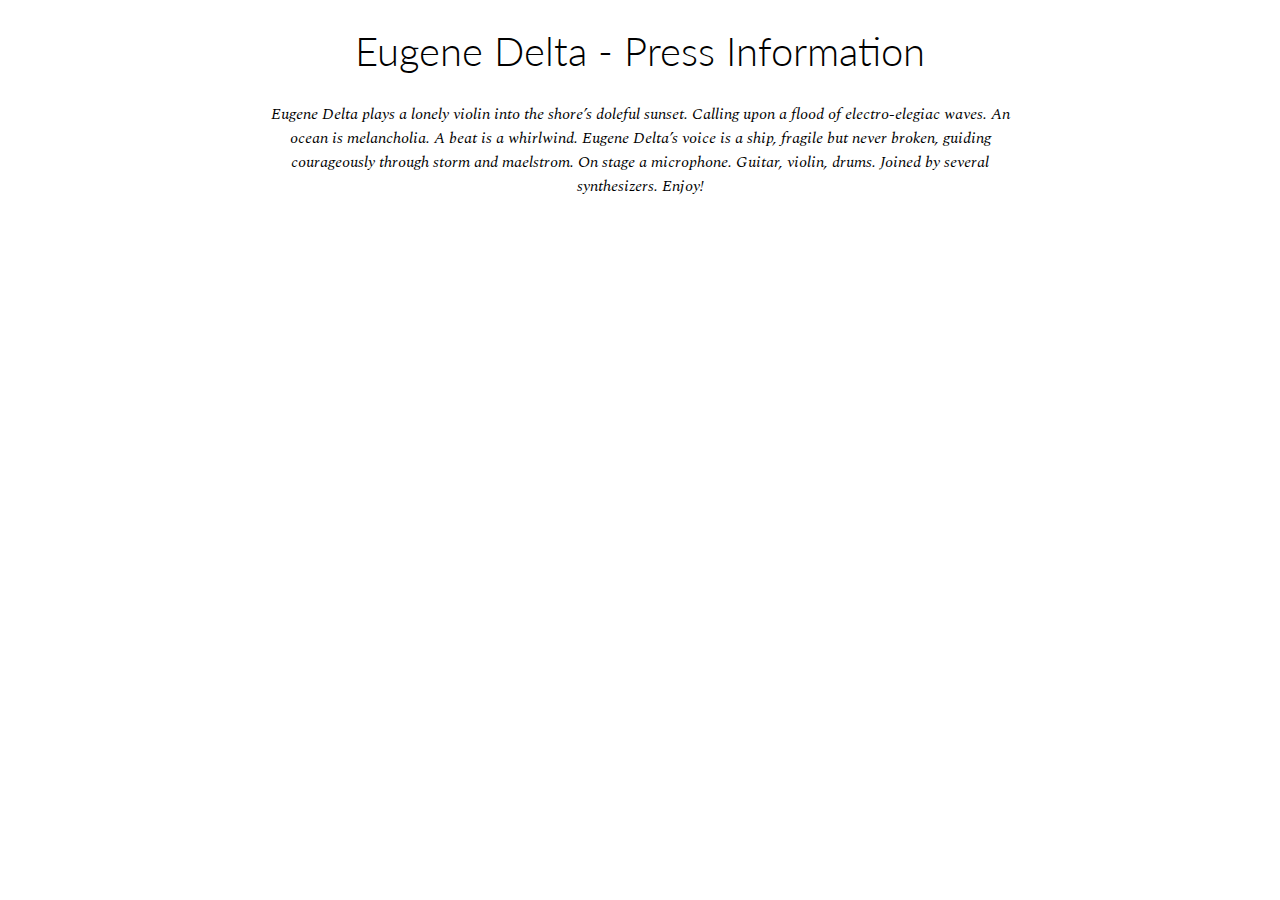
==== index.html @ c9ae8eca "Initial commit." ====
<!DOCTYPE html>
<head>
  <meta charset="utf-8">
  <meta http-equiv="X-UA-Compatible" content="IE=edge,chrome=1">
  <title>Eugene Delta - Press Page</title>
  <meta name="description" content="">
  <meta name="viewport" content="width=device-width">
  <!--// Google verification-->
  <!--meta(name='google-site-verification', content='u6mzEFPkp8pWrEMysWNZG7uqexc6ihIYWyXLw-2SZtA')-->
  <!--// favicons-->
  <link rel="shortcut icon" href="assets/favicon.ico?" type="image/x-icon">
  <link rel="icon" href="assets/favicon.ico?" type="image/x-icon">
  <!-- Custom CSS-->
  <link rel="stylesheet" href="assets/css/main.css">
  <!-- javascript-->
  <script type="text/javascript" src="assets/js/jquery-3.2.1.min.js"></script>
  <script type="text/javascript" src="assets/js/script.js"></script>
  <!--// Piwik-->
  <!--script(type='text/javascript').-->
  <!--  var _paq = _paq || [];-->
  <!--  _paq.push(['trackPageView']);-->
  <!--  _paq.push(['enableLinkTracking']);-->
  <!--  (function() {-->
  <!--    var u="//analytics.bawyl.com/";-->
  <!--    _paq.push(['setTrackerUrl', u+'piwik.php']);-->
  <!--    _paq.push(['setSiteId', '3']);-->
  <!--    var d=document, g=d.createElement('script'), s=d.getElementsByTagName('script')[0];-->
  <!--    g.type='text/javascript'; g.async=true; g.defer=true; g.src=u+'piwik.js'; s.parentNode.insertBefore(g,s);-->
  <!--  })();-->
  <!--noscript-->
  <!--  p-->
  <!--    img(src='//analytics.bawyl.com/piwik.php?idsite=3', style='border:0;', alt='')-->
  <!--// End Piwik Code-->
</head>
<section id="home">
  <h1 class="main-title">Eugene Delta - Press Information</h1>
  <div class="main-container">
    <p class="main-par">Eugene Delta plays a lonely violin into the shore’s doleful sunset. Calling upon a flood of electro-elegiac waves. An ocean is melancholia. A beat is a whirlwind. Eugene Delta’s voice is a ship, fragile but never broken, guiding courageously through storm and maelstrom. On stage a microphone. Guitar, violin, drums. Joined by several synthesizers. Enjoy!</p>
  </div>
</section>
---- assets/css/main.css ----
@import url("https://fonts.googleapis.com/css?family=Lato:300,400,700|Spectral:300,300i,400,500,700");
html, body {
  margin: 0;
  padding: 0;
  font-family: "Lato", "Helvetica Neue", "Arial", "sans-serif";
  font-size: 16px; }

section#home {
  text-align: center; }
  section#home .main-title {
    font-size: 2.5rem;
    font-weight: 300; }
  section#home .main-par {
    font-family: "Spectral";
    font-style: italic; }
  section#home .main-container {
    width: 60vw;
    margin: 0 auto; }
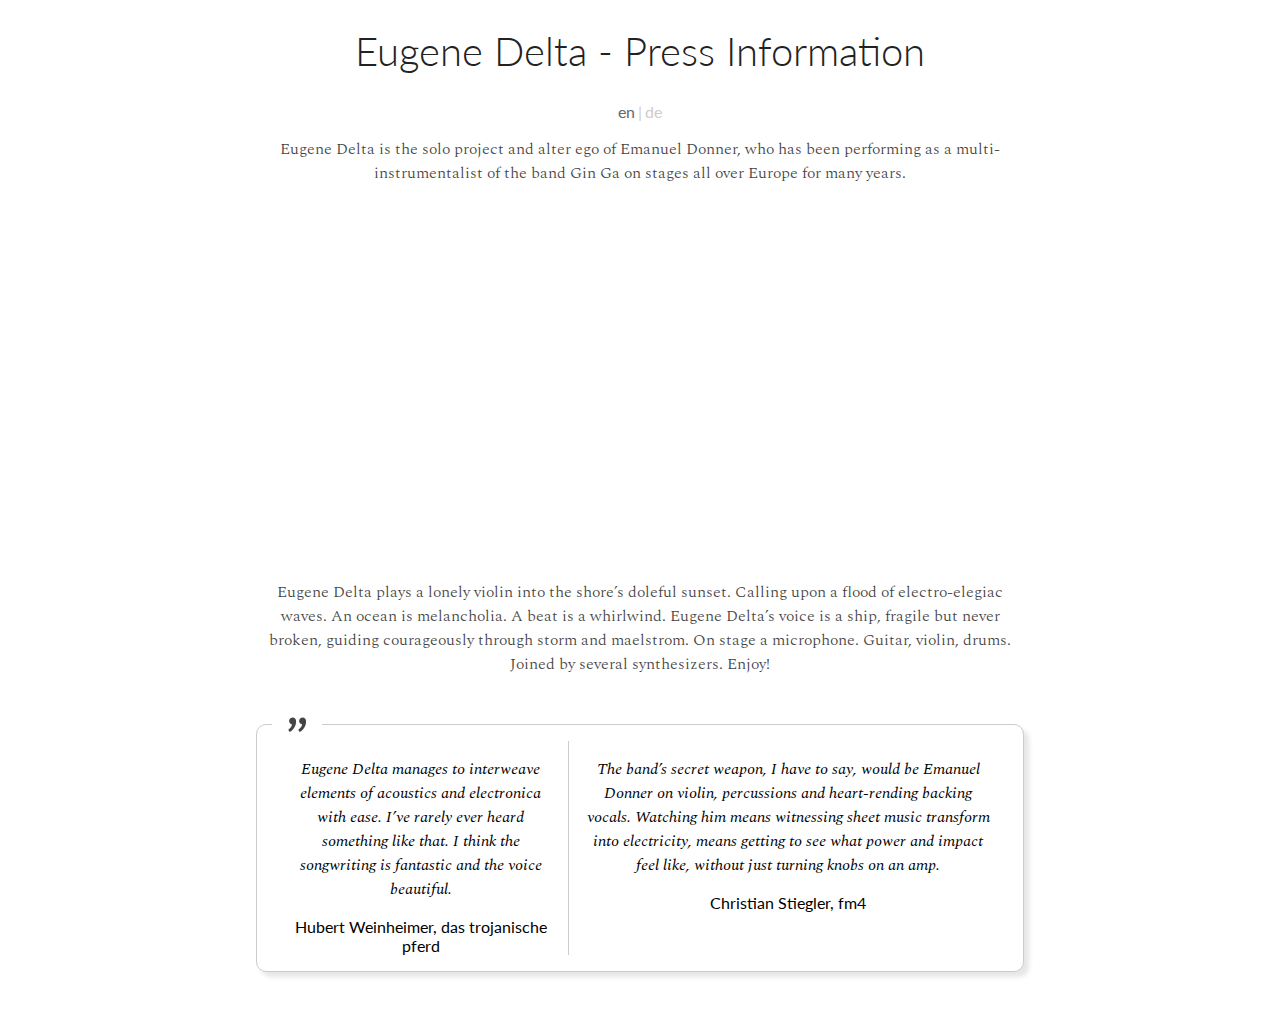
==== commit 7d0b43d2: "Set the bases." ====
--- a/index.html
+++ b/index.html
@@ -11,10 +11,11 @@
   <link rel="shortcut icon" href="assets/favicon.ico?" type="image/x-icon">
   <link rel="icon" href="assets/favicon.ico?" type="image/x-icon">
   <!-- Custom CSS-->
+  <link href="https://fonts.googleapis.com/icon?family=Material+Icons" rel="stylesheet">
   <link rel="stylesheet" href="assets/css/main.css">
   <!-- javascript-->
   <script type="text/javascript" src="assets/js/jquery-3.2.1.min.js"></script>
-  <script type="text/javascript" src="assets/js/script.js"></script>
+  <script defer type="text/javascript" src="assets/js/script.js"></script>
   <!--// Piwik-->
   <!--script(type='text/javascript').-->
   <!--  var _paq = _paq || [];-->
@@ -34,7 +35,21 @@
 </head>
 <section id="home">
   <h1 class="main-title">Eugene Delta - Press Information</h1>
+  <div class="lang-menu"><a class="menu-link active">en</a><span>|</span><a class="menu-link" href="/de">de</a></div>
   <div class="main-container">
+    <p class="main-par">Eugene Delta is the solo project and alter ego of Emanuel Donner, who has been performing as a multi-instrumentalist of the band Gin Ga on stages all over Europe for many years.</p>
+    <iframe width="640" height="360" src="https://www.youtube.com/embed/Tcv7og-3cig?rel=0&amp;controls=0&amp;showinfo=0?ecver=1" frameborder="0" allowfullscreen=""></iframe>
     <p class="main-par">Eugene Delta plays a lonely violin into the shore’s doleful sunset. Calling upon a flood of electro-elegiac waves. An ocean is melancholia. A beat is a whirlwind. Eugene Delta’s voice is a ship, fragile but never broken, guiding courageously through storm and maelstrom. On stage a microphone. Guitar, violin, drums. Joined by several synthesizers. Enjoy!</p>
+    <div class="quote-container">
+      <div class="quote-icon">
+        <!--i.material-icons format_quote--><span>"</span>
+      </div>
+      <div class="quote quote__left">
+        <p>Eugene Delta manages to interweave elements of acoustics and electronica with ease. I’ve rarely ever heard something like that. I think the songwriting is fantastic and the voice beautiful.</p><span>Hubert Weinheimer, das trojanische pferd</span>
+      </div>
+      <div class="quote quote__right">
+        <p>The band’s secret weapon, I have to say, would be Emanuel Donner on violin, percussions and heart-rending backing vocals. Watching him means witnessing sheet music transform into electricity, means getting to see what power and impact feel like, without just turning knobs on an amp.</p><span>Christian Stiegler, fm4</span>
+      </div>
+    </div>
   </div>
 </section>--- a/assets/css/main.css
+++ b/assets/css/main.css
@@ -1,4 +1,4 @@
-@import url("https://fonts.googleapis.com/css?family=Lato:300,400,700|Spectral:300,300i,400,500,700");
+@import url("https://fonts.googleapis.com/css?family=Lato:300,400,700|Catamaran:300,400|Spectral:300,300i,400,500,700");
 html, body {
   margin: 0;
   padding: 0;
@@ -9,10 +9,59 @@
   text-align: center; }
   section#home .main-title {
     font-size: 2.5rem;
-    font-weight: 300; }
+    font-weight: 300;
+    color: #222; }
+  section#home .menu-link {
+    text-decoration: none;
+    color: #ccc; }
+    section#home .menu-link:hover {
+      color: #aaa; }
+    section#home .menu-link.active {
+      color: #666; }
   section#home .main-par {
     font-family: "Spectral";
-    font-style: italic; }
+    font-weight: 300;
+    color: #444; }
+  section#home .lang-menu {
+    color: #ccc; }
+    section#home .lang-menu span {
+      margin: 0 .2rem; }
   section#home .main-container {
     width: 60vw;
     margin: 0 auto; }
+  section#home .quote-container {
+    display: flex;
+    flex-direction: row;
+    justify-content: center;
+    align-items: flex-start;
+    margin: 3rem auto;
+    border: 1px solid #ccc;
+    border-radius: 10px;
+    padding: 1rem;
+    position: relative;
+    box-shadow: 5px 5px 5px rgba(0, 0, 0, 0.1);
+    background: #fff; }
+    section#home .quote-container .quote-icon {
+      position: absolute;
+      top: -25px;
+      left: 15px;
+      width: 50px;
+      height: 50px;
+      background: #fff;
+      display: flex;
+      justify-content: center;
+      align-items: center;
+      color: #444; }
+      section#home .quote-container .quote-icon span {
+        display: inline-block;
+        font-family: "Catamaran";
+        font-size: 4rem;
+        height: 4rem;
+        weight: 300; }
+    section#home .quote-container .quote {
+      padding: 0 1rem; }
+      section#home .quote-container .quote p {
+        font-family: "Spectral";
+        font-style: italic; }
+      section#home .quote-container .quote__left {
+        border-right: 1px solid #ccc; }
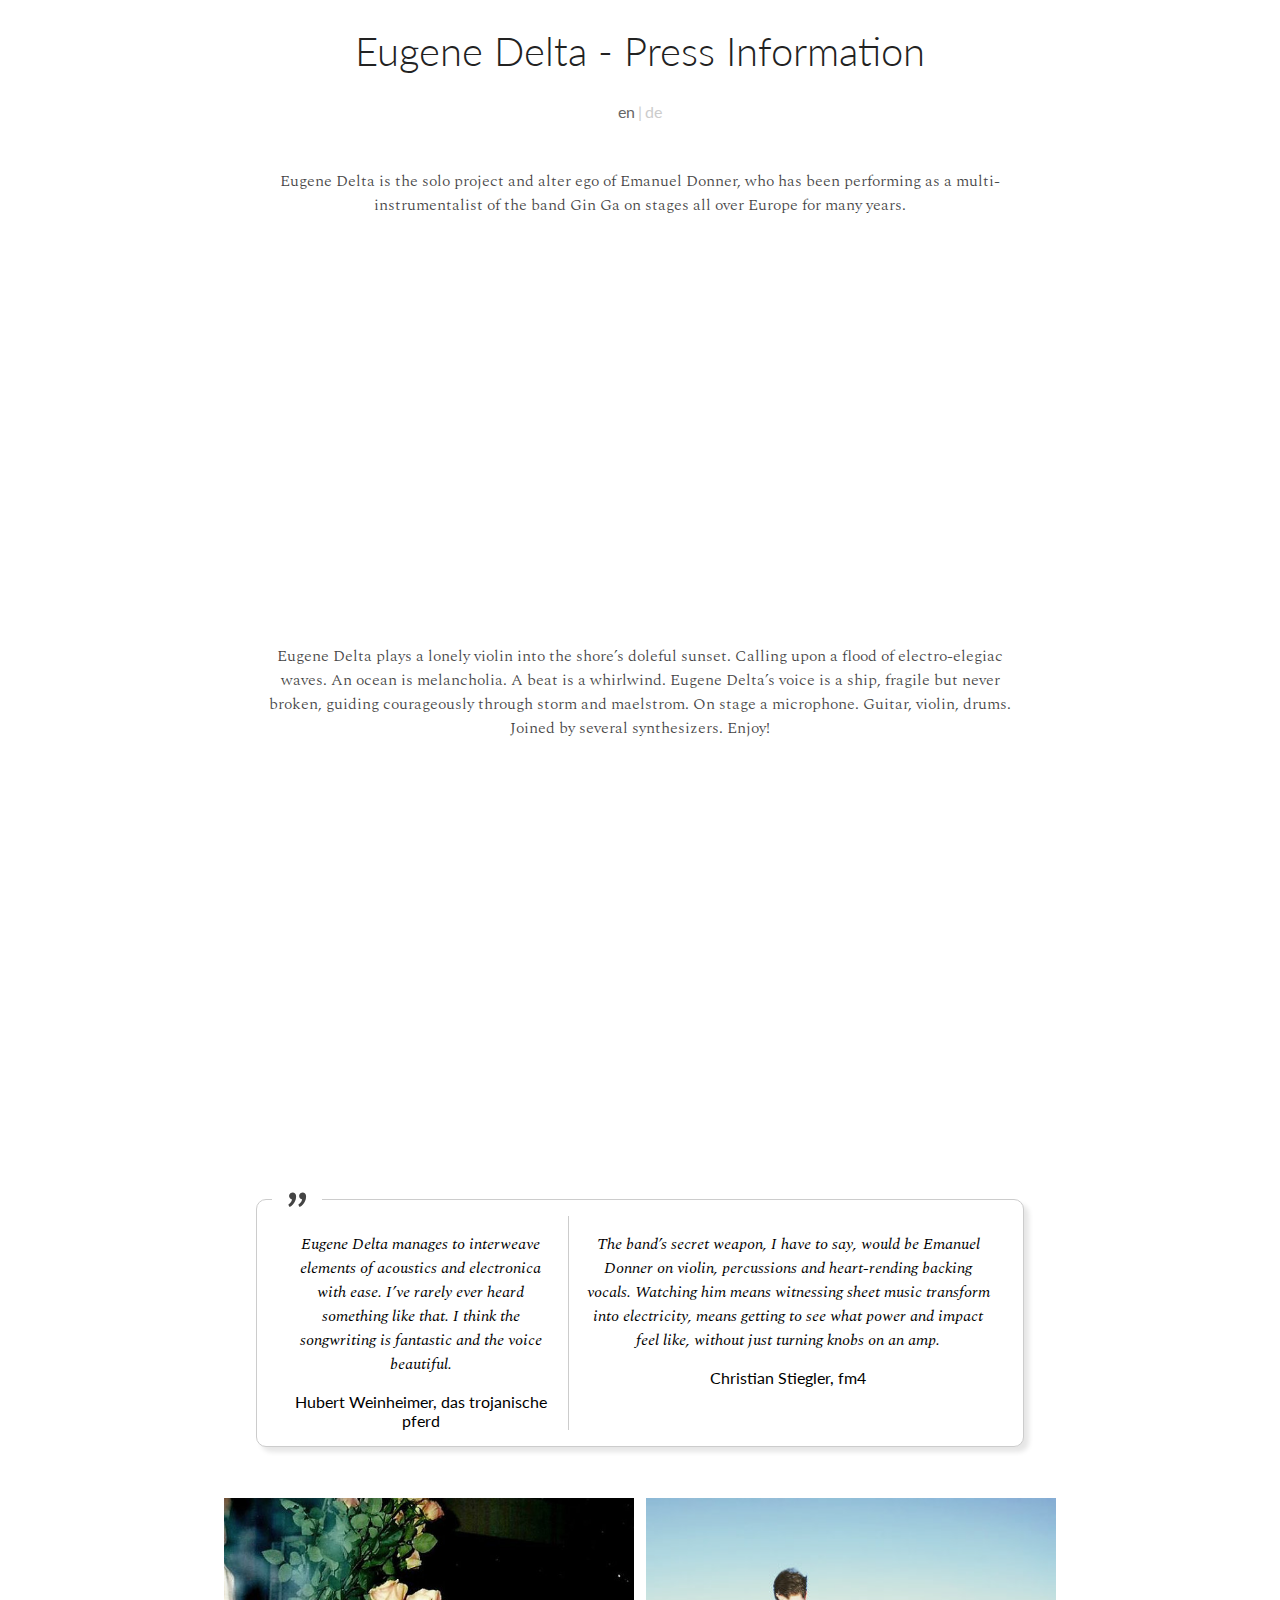
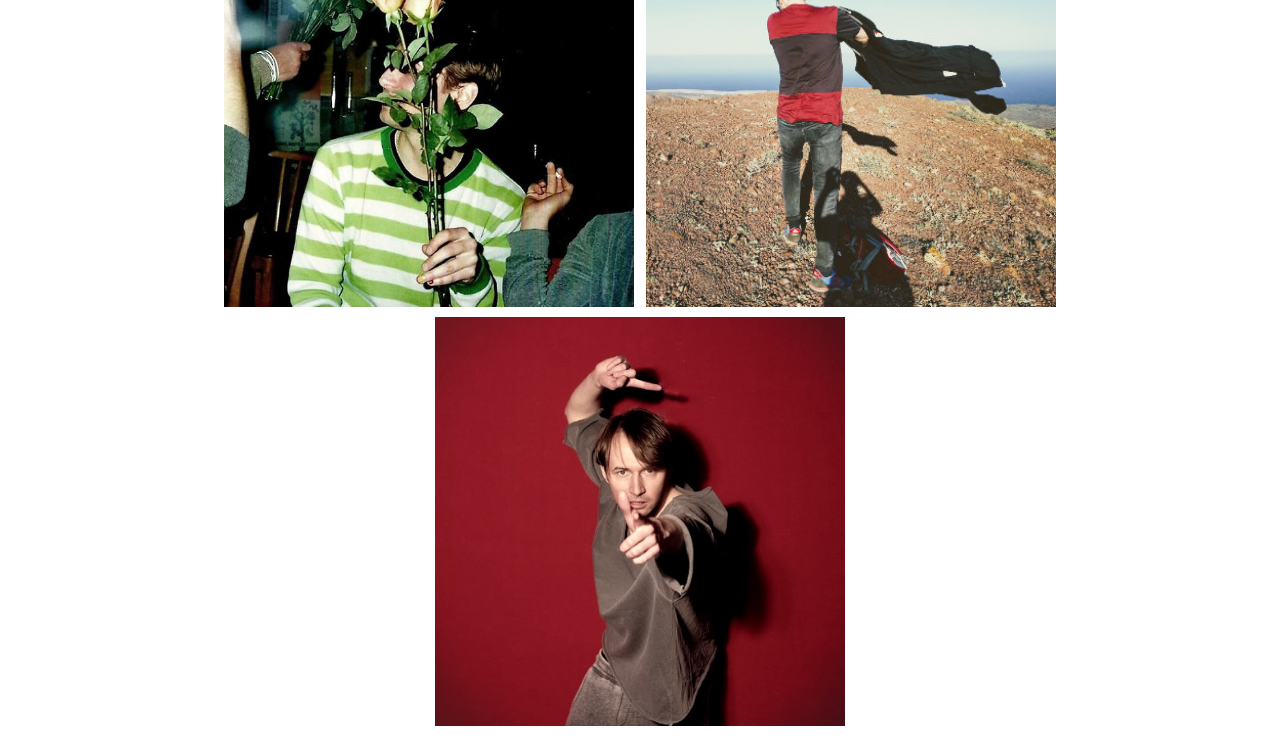
==== commit 719941ed: "Moved further." ====
--- a/index.html
+++ b/index.html
@@ -38,8 +38,9 @@
   <div class="lang-menu"><a class="menu-link active">en</a><span>|</span><a class="menu-link" href="/de">de</a></div>
   <div class="main-container">
     <p class="main-par">Eugene Delta is the solo project and alter ego of Emanuel Donner, who has been performing as a multi-instrumentalist of the band Gin Ga on stages all over Europe for many years.</p>
-    <iframe width="640" height="360" src="https://www.youtube.com/embed/Tcv7og-3cig?rel=0&amp;controls=0&amp;showinfo=0?ecver=1" frameborder="0" allowfullscreen=""></iframe>
+    <iframe class="video-container" width="640" height="360" src="https://www.youtube.com/embed/Tcv7og-3cig?rel=0&amp;controls=0&amp;showinfo=0?ecver=1" frameborder="0" allowfullscreen=""></iframe>
     <p class="main-par">Eugene Delta plays a lonely violin into the shore’s doleful sunset. Calling upon a flood of electro-elegiac waves. An ocean is melancholia. A beat is a whirlwind. Eugene Delta’s voice is a ship, fragile but never broken, guiding courageously through storm and maelstrom. On stage a microphone. Guitar, violin, drums. Joined by several synthesizers. Enjoy!</p>
+    <iframe class="video-container" width="640" height="360" src="https://www.youtube.com/embed/Tcv7og-3cig?rel=0&amp;controls=0&amp;showinfo=0?ecver=1" frameborder="0" allowfullscreen=""></iframe>
     <div class="quote-container">
       <div class="quote-icon">
         <!--i.material-icons format_quote--><span>"</span>
@@ -52,4 +53,5 @@
       </div>
     </div>
   </div>
+  <div class="photo-container"><img src="assets/img/press_photo1.jpg"><img src="assets/img/press_photo2.jpg"><img src="assets/img/press_photo3.jpg"><span>Hi-Res Press Photos coming soon!</span></div>
 </section>--- a/assets/css/main.css
+++ b/assets/css/main.css
@@ -23,45 +23,72 @@
     font-weight: 300;
     color: #444; }
   section#home .lang-menu {
-    color: #ccc; }
+    color: #ccc;
+    margin: 0 auto 3rem; }
     section#home .lang-menu span {
       margin: 0 .2rem; }
   section#home .main-container {
     width: 60vw;
     margin: 0 auto; }
-  section#home .quote-container {
-    display: flex;
-    flex-direction: row;
-    justify-content: center;
-    align-items: flex-start;
-    margin: 3rem auto;
-    border: 1px solid #ccc;
-    border-radius: 10px;
-    padding: 1rem;
-    position: relative;
-    box-shadow: 5px 5px 5px rgba(0, 0, 0, 0.1);
-    background: #fff; }
-    section#home .quote-container .quote-icon {
+    section#home .main-container .video-container {
+      margin: 1rem auto; }
+    section#home .main-container .quote-container {
+      display: flex;
+      flex-direction: row;
+      justify-content: center;
+      align-items: flex-start;
+      margin: 3rem auto;
+      border: 1px solid #ccc;
+      border-radius: 10px;
+      padding: 1rem;
+      position: relative;
+      box-shadow: 5px 5px 5px rgba(0, 0, 0, 0.1);
+      background: #fff; }
+      section#home .main-container .quote-container .quote-icon {
+        position: absolute;
+        top: -25px;
+        left: 15px;
+        width: 50px;
+        height: 50px;
+        background: #fff;
+        display: flex;
+        justify-content: center;
+        align-items: center;
+        color: #444; }
+        section#home .main-container .quote-container .quote-icon span {
+          display: inline-block;
+          font-family: "Catamaran";
+          font-size: 4rem;
+          height: 4rem;
+          weight: 300; }
+      section#home .main-container .quote-container .quote {
+        padding: 0 1rem; }
+        section#home .main-container .quote-container .quote p {
+          font-family: "Spectral";
+          font-style: italic; }
+        section#home .main-container .quote-container .quote__left {
+          border-right: 1px solid #ccc; }
+  section#home .photo-container {
+    width: 80vw;
+    margin: 1rem auto;
+    position: relative; }
+    section#home .photo-container img {
+      width: 40%;
+      margin: .2rem .4rem; }
+    section#home .photo-container span {
       position: absolute;
-      top: -25px;
-      left: 15px;
-      width: 50px;
-      height: 50px;
-      background: #fff;
-      display: flex;
-      justify-content: center;
-      align-items: center;
-      color: #444; }
-      section#home .quote-container .quote-icon span {
-        display: inline-block;
-        font-family: "Catamaran";
-        font-size: 4rem;
-        height: 4rem;
-        weight: 300; }
-    section#home .quote-container .quote {
-      padding: 0 1rem; }
-      section#home .quote-container .quote p {
-        font-family: "Spectral";
-        font-style: italic; }
-      section#home .quote-container .quote__left {
-        border-right: 1px solid #ccc; }
+      display: inline-block;
+      top: 0;
+      left: 0;
+      width: 100%;
+      height: 100%;
+      margin: 0 auto;
+      padding: 13rem;
+      box-sizing: border-box;
+      text-align: center;
+      font-size: 4rem;
+      background: rgba(255, 255, 255, 0.5);
+      color: #444;
+      opacity: 0; }
+      section#home .photo-container span:hover {
+        opacity: 1; }
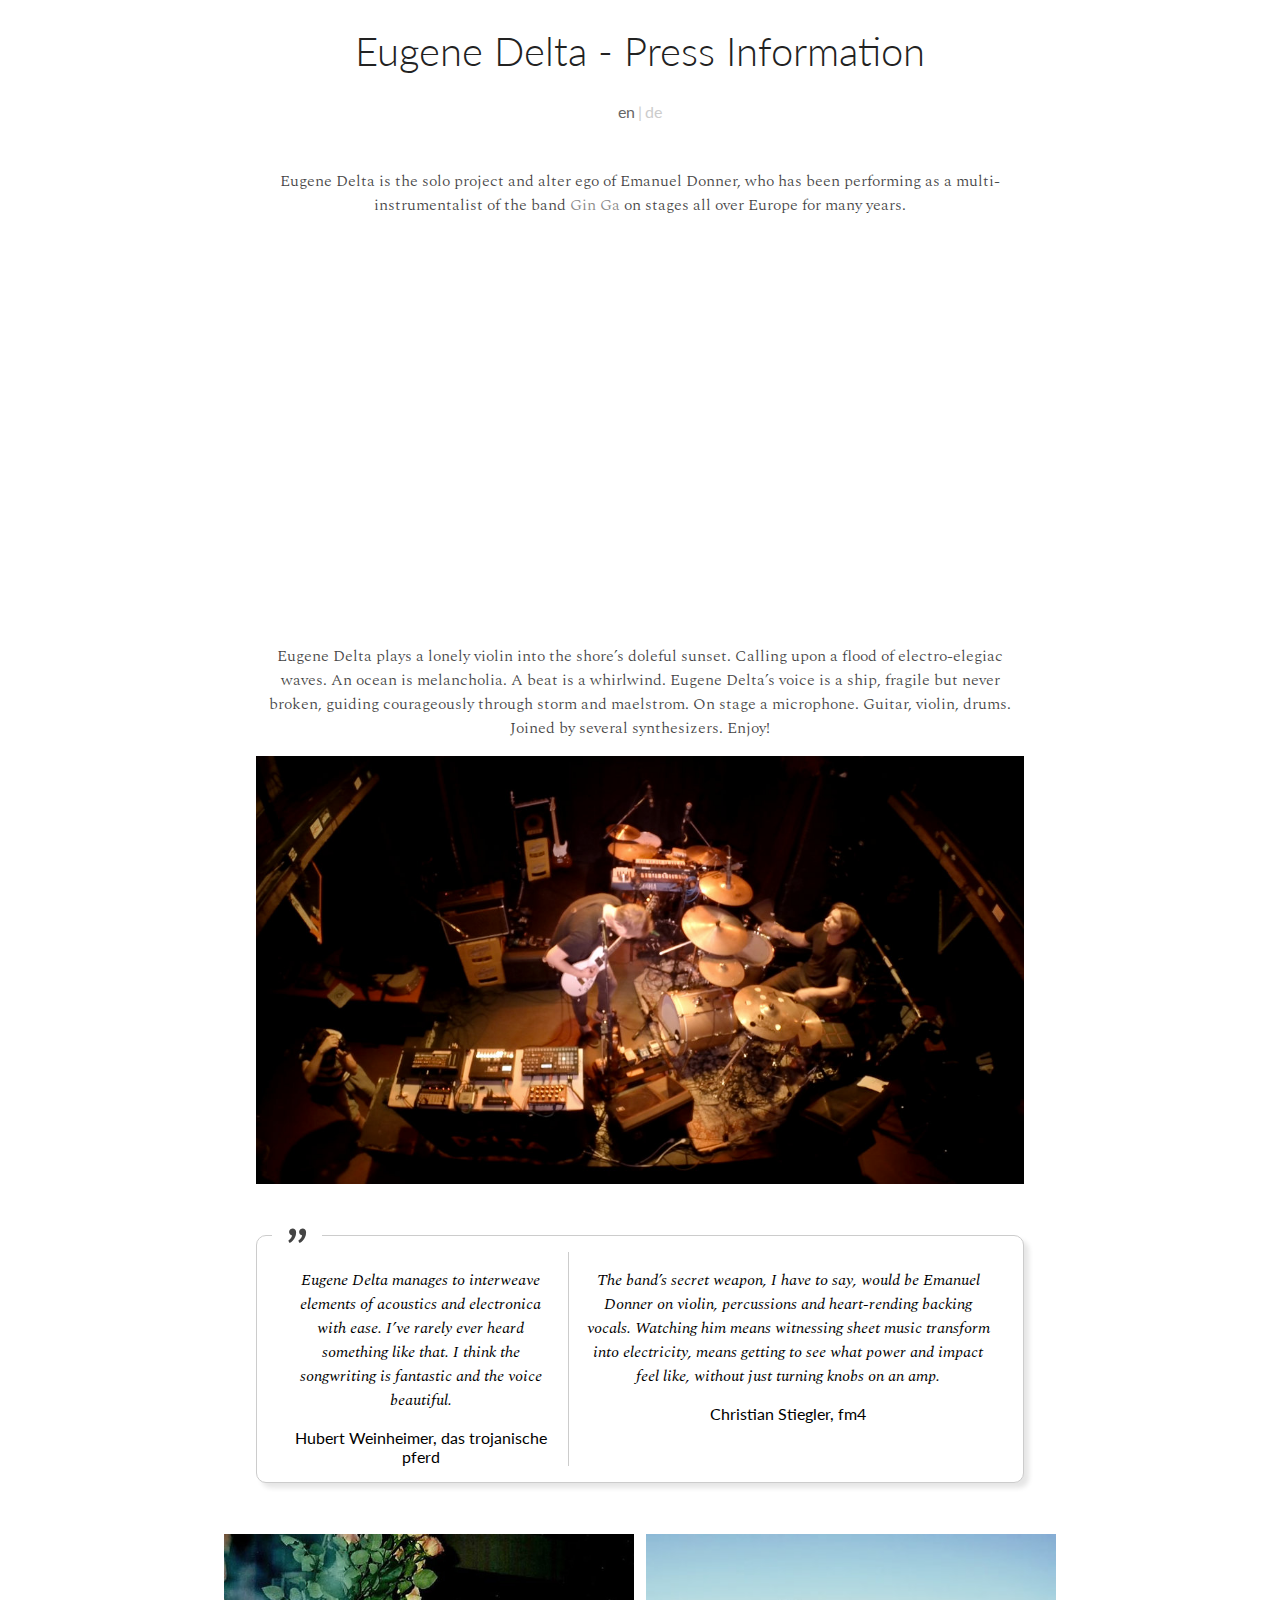
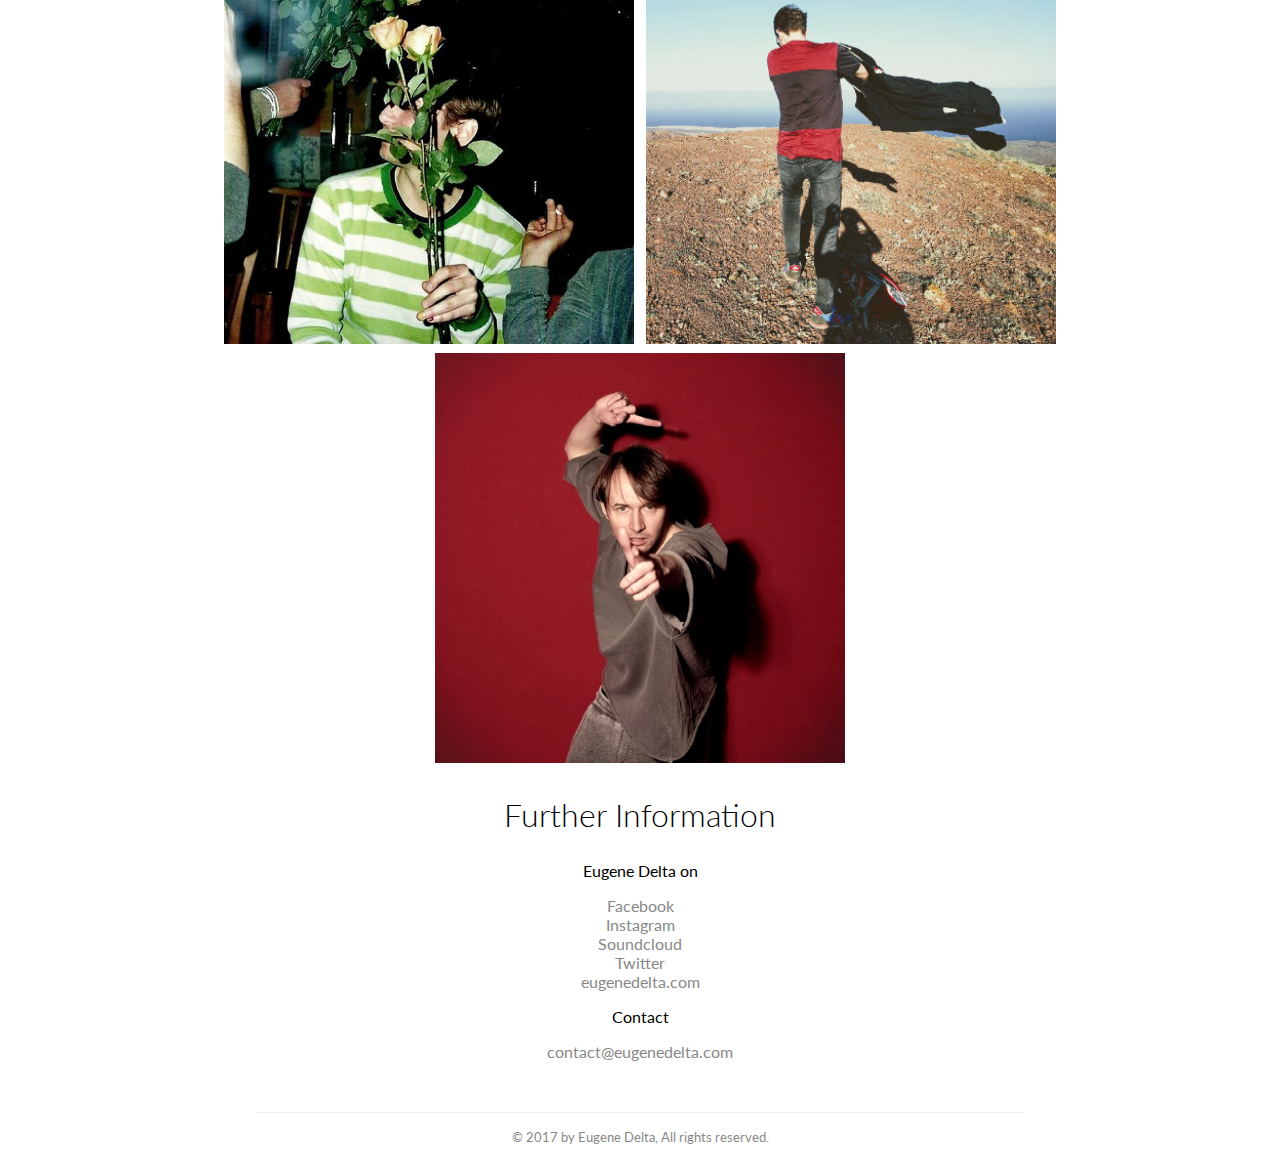
==== commit 8a5ea501: "Progressed further even." ====
--- a/index.html
+++ b/index.html
@@ -37,10 +37,13 @@
   <h1 class="main-title">Eugene Delta - Press Information</h1>
   <div class="lang-menu"><a class="menu-link active">en</a><span>|</span><a class="menu-link" href="/de">de</a></div>
   <div class="main-container">
-    <p class="main-par">Eugene Delta is the solo project and alter ego of Emanuel Donner, who has been performing as a multi-instrumentalist of the band Gin Ga on stages all over Europe for many years.</p>
+    <p class="main-par">Eugene Delta is the solo project and alter ego of Emanuel Donner, who has been performing as a multi-instrumentalist of the band <a href="http://thisisginga.com">Gin Ga</a> on stages all over Europe for many years.
+      
+    </p>
     <iframe class="video-container" width="640" height="360" src="https://www.youtube.com/embed/Tcv7og-3cig?rel=0&amp;controls=0&amp;showinfo=0?ecver=1" frameborder="0" allowfullscreen=""></iframe>
     <p class="main-par">Eugene Delta plays a lonely violin into the shore’s doleful sunset. Calling upon a flood of electro-elegiac waves. An ocean is melancholia. A beat is a whirlwind. Eugene Delta’s voice is a ship, fragile but never broken, guiding courageously through storm and maelstrom. On stage a microphone. Guitar, violin, drums. Joined by several synthesizers. Enjoy!</p>
-    <iframe class="video-container" width="640" height="360" src="https://www.youtube.com/embed/Tcv7og-3cig?rel=0&amp;controls=0&amp;showinfo=0?ecver=1" frameborder="0" allowfullscreen=""></iframe>
+    <!--iframe(width='640', height='360', src='https://www.youtube.com/embed/Tcv7og-3cig?rel=0&controls=0&showinfo=0?ecver=1', frameborder='0', allowfullscreen='').video-container-->
+    <div class="live-container"><img src="assets/img/live_photo1.jpg"></div>
     <div class="quote-container">
       <div class="quote-icon">
         <!--i.material-icons format_quote--><span>"</span>
@@ -54,4 +57,11 @@
     </div>
   </div>
   <div class="photo-container"><img src="assets/img/press_photo1.jpg"><img src="assets/img/press_photo2.jpg"><img src="assets/img/press_photo3.jpg"><span>Hi-Res Press Photos coming soon!</span></div>
+  <div class="link-container">
+    <h2>Further Information</h2>
+    <p>Eugene Delta on</p><a href="https://www.facebook.com/eugenedelta">Facebook</a><br><a href="https://www.instagram.com/eugene.delta/">Instagram</a><br><a href="https://soundcloud.com/eugenedelta">Soundcloud</a><br><a href="https://twitter.com/eugenedelta3000">Twitter</a><br><a href="http://eugenedelta.com">eugenedelta.com</a>
+    <p>Contact</p><a href="mailto:contact@eugenedelta.com">contact@eugenedelta.com</a><br><br>
+    <hr>
+    <p class="footer">© 2017 by Eugene Delta, All rights reserved.</p>
+  </div>
 </section>--- a/assets/css/main.css
+++ b/assets/css/main.css
@@ -4,6 +4,22 @@
   padding: 0;
   font-family: "Lato", "Helvetica Neue", "Arial", "sans-serif";
   font-size: 16px; }
+
+h2 {
+  font-weight: 300;
+  font-size: 2rem; }
+
+a {
+  text-decoration: none;
+  color: #888; }
+  a:hover {
+    color: #444; }
+
+hr {
+  border: none;
+  border-bottom: 1px solid #eeeeee;
+  width: 60vw;
+  margin: 2rem auto 1rem; }
 
 section#home {
   text-align: center; }
@@ -32,6 +48,10 @@
     margin: 0 auto; }
     section#home .main-container .video-container {
       margin: 1rem auto; }
+    section#home .main-container .live-container {
+      width: 100%; }
+      section#home .main-container .live-container img {
+        width: 100%; }
     section#home .main-container .quote-container {
       display: flex;
       flex-direction: row;
@@ -92,3 +112,6 @@
       opacity: 0; }
       section#home .photo-container span:hover {
         opacity: 1; }
+  section#home .footer {
+    color: #888;
+    font-size: .8rem; }
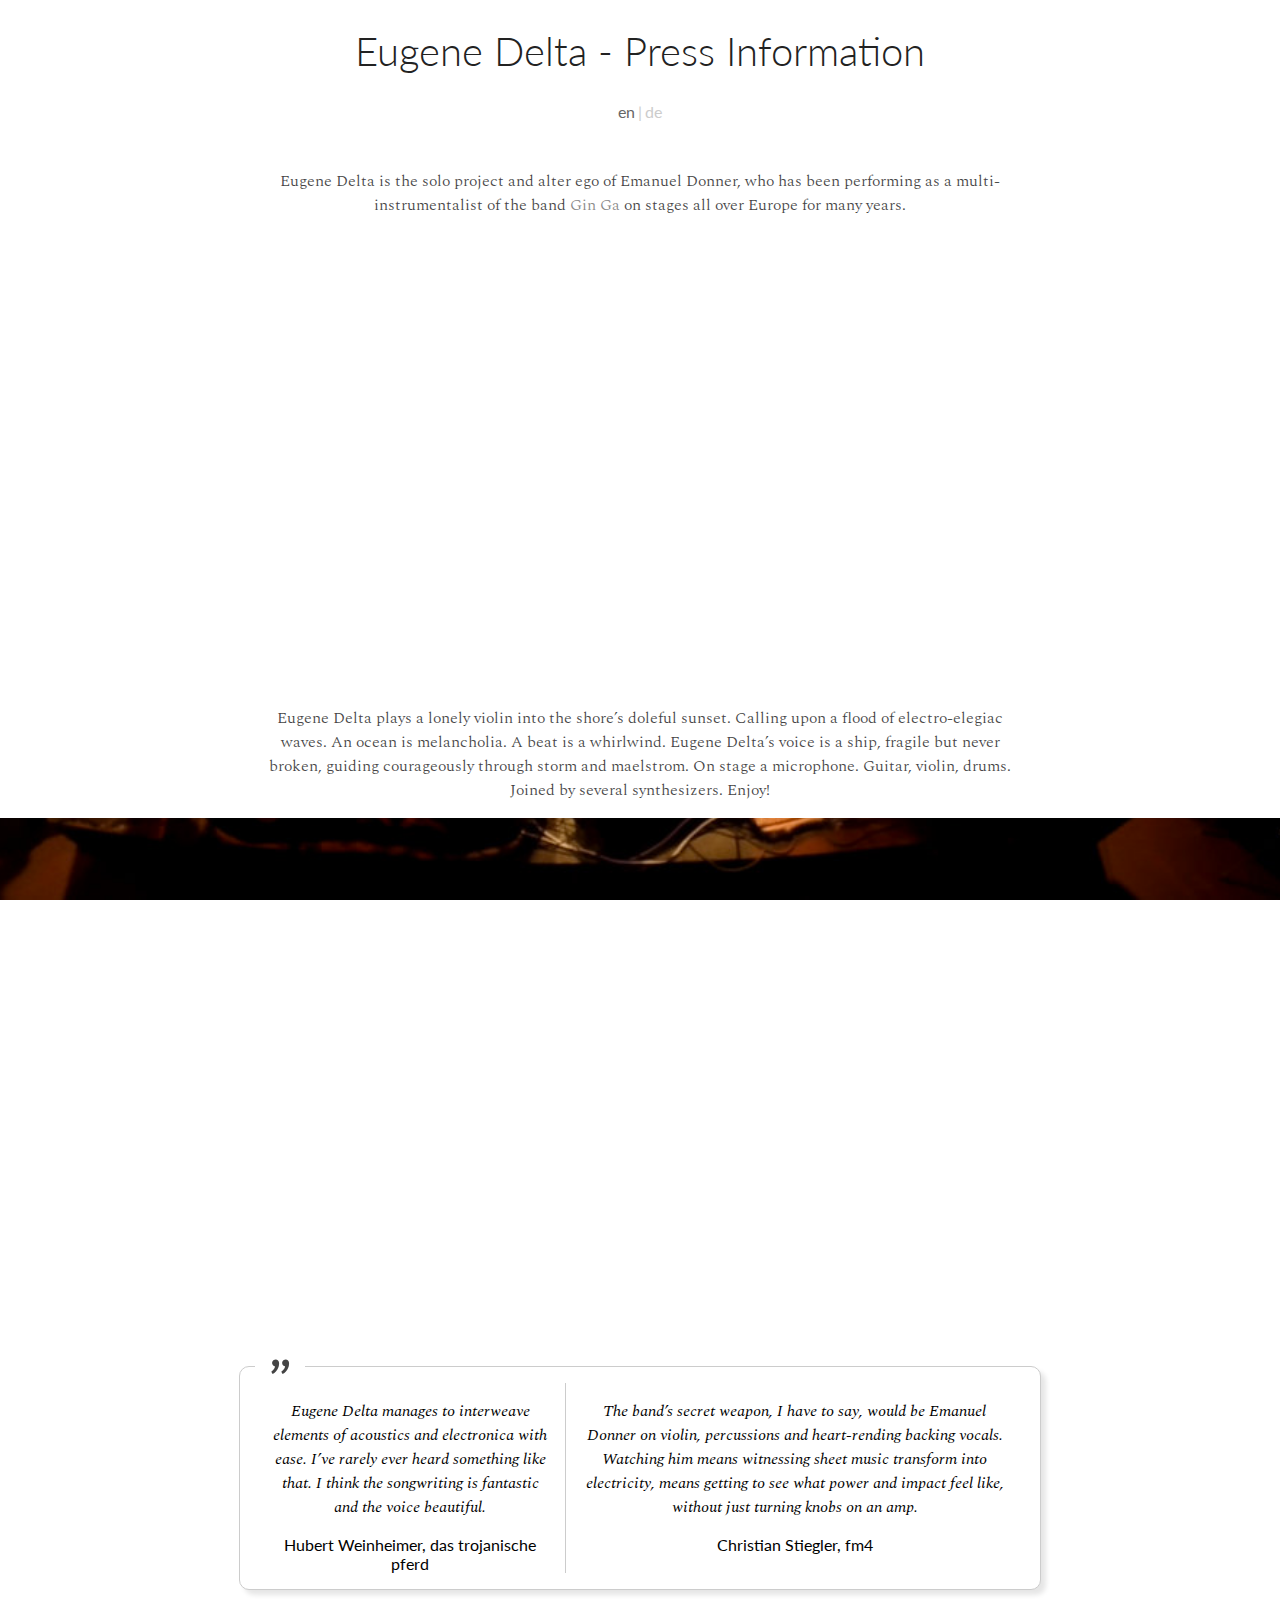
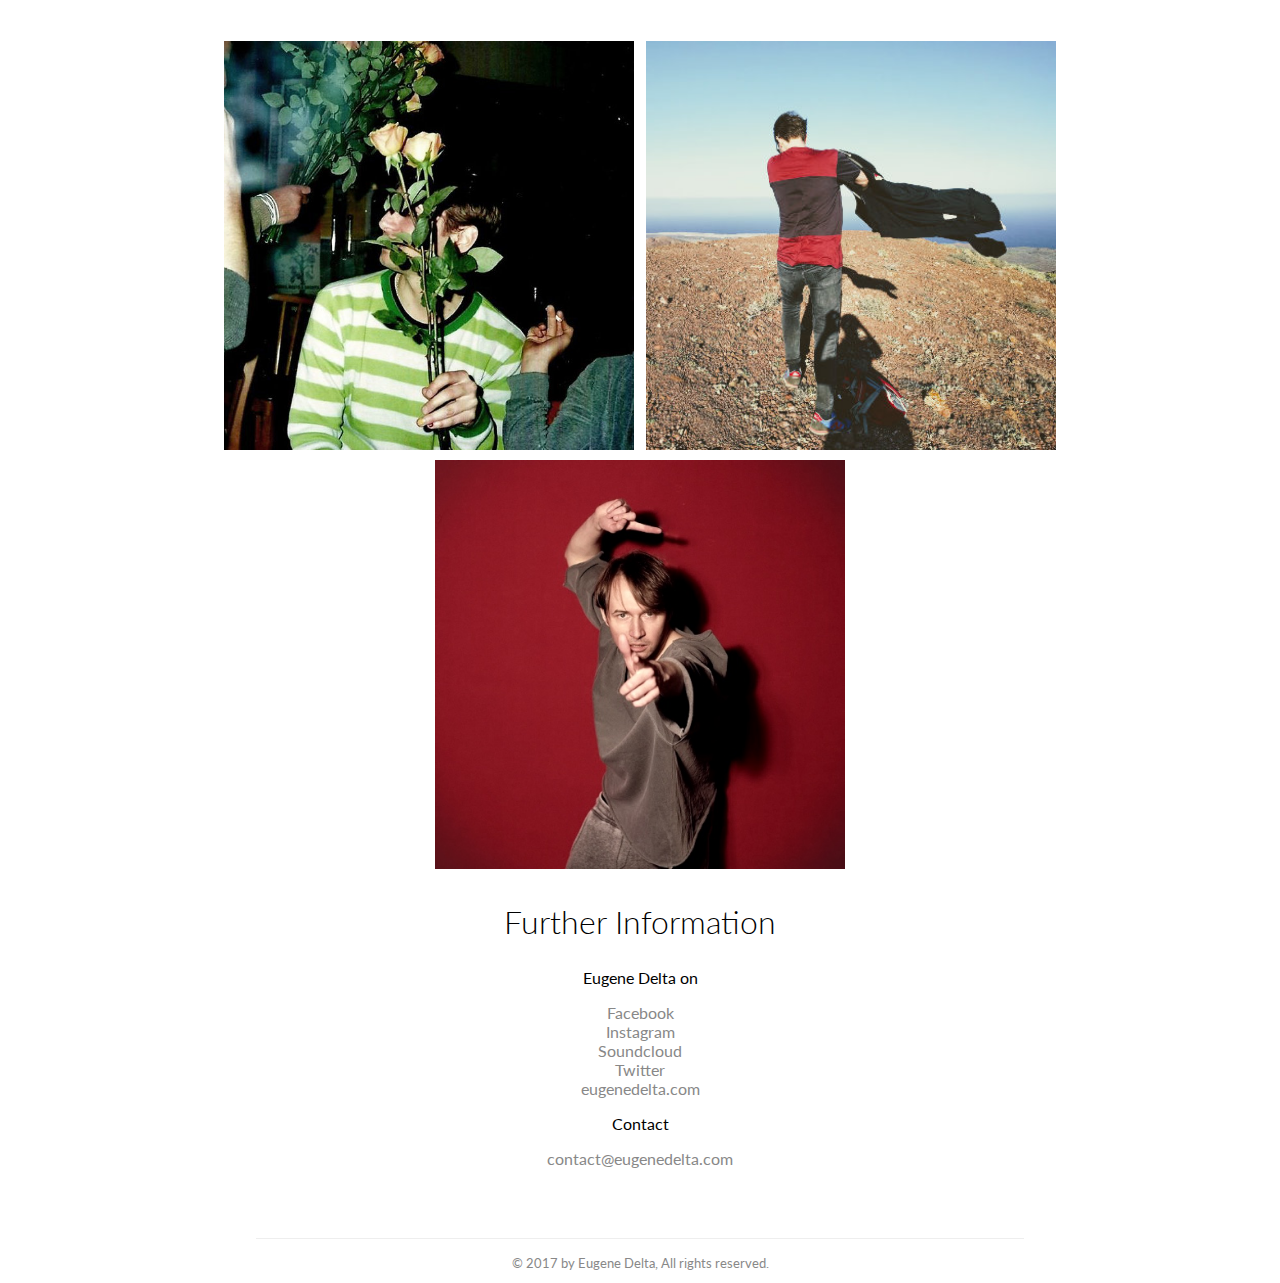
==== commit 6c111b68: "Progressed furtherst." ====
--- a/index.html
+++ b/index.html
@@ -35,31 +35,31 @@
 </head>
 <section id="home">
   <h1 class="main-title">Eugene Delta - Press Information</h1>
-  <div class="lang-menu"><a class="menu-link active">en</a><span>|</span><a class="menu-link" href="/de">de</a></div>
+  <div class="lang-menu"><a class="menu-link active">en</a><span>|</span><a class="menu-link" href="de">de</a></div>
   <div class="main-container">
-    <p class="main-par">Eugene Delta is the solo project and alter ego of Emanuel Donner, who has been performing as a multi-instrumentalist of the band <a href="http://thisisginga.com">Gin Ga</a> on stages all over Europe for many years.
-      
-    </p>
-    <iframe class="video-container" width="640" height="360" src="https://www.youtube.com/embed/Tcv7og-3cig?rel=0&amp;controls=0&amp;showinfo=0?ecver=1" frameborder="0" allowfullscreen=""></iframe>
+    <p class="main-par">Eugene Delta is the solo project and alter ego of Emanuel Donner, who has been performing as a multi-instrumentalist of the band <a href="http://thisisginga.com">Gin Ga</a> on stages all over Europe for many years.</p>
+    <div class="video-container">
+      <iframe width="640" height="360" src="https://www.youtube.com/embed/Tcv7og-3cig?rel=0&amp;controls=0&amp;showinfo=0?ecver=1" frameborder="0" allowfullscreen=""></iframe>
+    </div>
     <p class="main-par">Eugene Delta plays a lonely violin into the shore’s doleful sunset. Calling upon a flood of electro-elegiac waves. An ocean is melancholia. A beat is a whirlwind. Eugene Delta’s voice is a ship, fragile but never broken, guiding courageously through storm and maelstrom. On stage a microphone. Guitar, violin, drums. Joined by several synthesizers. Enjoy!</p>
     <!--iframe(width='640', height='360', src='https://www.youtube.com/embed/Tcv7og-3cig?rel=0&controls=0&showinfo=0?ecver=1', frameborder='0', allowfullscreen='').video-container-->
-    <div class="live-container"><img src="assets/img/live_photo1.jpg"></div>
-    <div class="quote-container">
-      <div class="quote-icon">
-        <!--i.material-icons format_quote--><span>"</span>
-      </div>
-      <div class="quote quote__left">
-        <p>Eugene Delta manages to interweave elements of acoustics and electronica with ease. I’ve rarely ever heard something like that. I think the songwriting is fantastic and the voice beautiful.</p><span>Hubert Weinheimer, das trojanische pferd</span>
-      </div>
-      <div class="quote quote__right">
-        <p>The band’s secret weapon, I have to say, would be Emanuel Donner on violin, percussions and heart-rending backing vocals. Watching him means witnessing sheet music transform into electricity, means getting to see what power and impact feel like, without just turning knobs on an amp.</p><span>Christian Stiegler, fm4</span>
-      </div>
+  </div>
+  <div class="live-container"></div>
+  <div class="quote-container">
+    <div class="quote-icon">
+      <!--i.material-icons format_quote--><span>"</span>
+    </div>
+    <div class="quote quote__left">
+      <p>Eugene Delta manages to interweave elements of acoustics and electronica with ease. I’ve rarely ever heard something like that. I think the songwriting is fantastic and the voice beautiful.</p><span>Hubert Weinheimer, das trojanische pferd</span>
+    </div>
+    <div class="quote quote__right">
+      <p>The band’s secret weapon, I have to say, would be Emanuel Donner on violin, percussions and heart-rending backing vocals. Watching him means witnessing sheet music transform into electricity, means getting to see what power and impact feel like, without just turning knobs on an amp.</p><span>Christian Stiegler, fm4</span>
     </div>
   </div>
   <div class="photo-container"><img src="assets/img/press_photo1.jpg"><img src="assets/img/press_photo2.jpg"><img src="assets/img/press_photo3.jpg"><span>Hi-Res Press Photos coming soon!</span></div>
   <div class="link-container">
     <h2>Further Information</h2>
-    <p>Eugene Delta on</p><a href="https://www.facebook.com/eugenedelta">Facebook</a><br><a href="https://www.instagram.com/eugene.delta/">Instagram</a><br><a href="https://soundcloud.com/eugenedelta">Soundcloud</a><br><a href="https://twitter.com/eugenedelta3000">Twitter</a><br><a href="http://eugenedelta.com">eugenedelta.com</a>
+    <p>Eugene Delta on</p><a href="https://www.facebook.com/eugenedelta">Facebook</a><a href="https://www.instagram.com/eugene.delta/">Instagram</a><a href="https://soundcloud.com/eugenedelta">Soundcloud</a><a href="https://twitter.com/eugenedelta3000">Twitter</a><a href="http://eugenedelta.com">eugenedelta.com</a>
     <p>Contact</p><a href="mailto:contact@eugenedelta.com">contact@eugenedelta.com</a><br><br>
     <hr>
     <p class="footer">© 2017 by Eugene Delta, All rights reserved.</p>
--- a/assets/css/main.css
+++ b/assets/css/main.css
@@ -38,56 +38,108 @@
     font-family: "Spectral";
     font-weight: 300;
     color: #444; }
+    @media (max-width: 920px) {
+      section#home .main-par {
+        padding: 0 2rem; } }
   section#home .lang-menu {
     color: #ccc;
     margin: 0 auto 3rem; }
     section#home .lang-menu span {
       margin: 0 .2rem; }
+  section#home .video-container {
+    float: none;
+    clear: both;
+    width: 100%;
+    position: relative;
+    padding-bottom: 56.25%;
+    padding-top: 25px;
+    height: 0; }
+    section#home .video-container iframe {
+      position: absolute;
+      top: 0;
+      left: 0;
+      width: 100%;
+      height: 100%; }
   section#home .main-container {
     width: 60vw;
     margin: 0 auto; }
+    @media (max-width: 920px) {
+      section#home .main-container {
+        width: 100vw; } }
     section#home .main-container .video-container {
-      margin: 1rem auto; }
-    section#home .main-container .live-container {
-      width: 100%; }
-      section#home .main-container .live-container img {
-        width: 100%; }
-    section#home .main-container .quote-container {
+      float: none;
+      clear: both;
+      width: 100%;
+      position: relative;
+      padding-bottom: 56.25%;
+      padding-top: 25px;
+      height: 0; }
+      section#home .main-container .video-container iframe {
+        position: absolute;
+        top: 0;
+        left: 0;
+        width: 100%;
+        height: 100%; }
+  section#home .live-container {
+    width: 100%;
+    height: 500px;
+    background-image: url("../img/live_photo1.jpg");
+    background-size: cover;
+    background-attachment: fixed;
+    background-position: center;
+    background-repeat: no-repeat; }
+    @media (max-width: 920px) {
+      section#home .live-container {
+        background-attachment: local;
+        background-size: contain;
+        background-position: left top;
+        height: 60vw; } }
+  section#home .quote-container {
+    width: 60vw;
+    display: flex;
+    flex-direction: row;
+    justify-content: center;
+    align-items: flex-start;
+    margin: 3rem auto;
+    border: 1px solid #ccc;
+    border-radius: 10px;
+    padding: 1rem;
+    position: relative;
+    box-shadow: 5px 5px 5px rgba(0, 0, 0, 0.1);
+    background: #fff; }
+    @media (max-width: 920px) {
+      section#home .quote-container {
+        display: block;
+        width: 80vw; } }
+    section#home .quote-container .quote-icon {
+      position: absolute;
+      top: -25px;
+      left: 15px;
+      width: 50px;
+      height: 50px;
+      background: #fff;
       display: flex;
-      flex-direction: row;
       justify-content: center;
-      align-items: flex-start;
-      margin: 3rem auto;
-      border: 1px solid #ccc;
-      border-radius: 10px;
-      padding: 1rem;
-      position: relative;
-      box-shadow: 5px 5px 5px rgba(0, 0, 0, 0.1);
-      background: #fff; }
-      section#home .main-container .quote-container .quote-icon {
-        position: absolute;
-        top: -25px;
-        left: 15px;
-        width: 50px;
-        height: 50px;
-        background: #fff;
-        display: flex;
-        justify-content: center;
-        align-items: center;
-        color: #444; }
-        section#home .main-container .quote-container .quote-icon span {
-          display: inline-block;
-          font-family: "Catamaran";
-          font-size: 4rem;
-          height: 4rem;
-          weight: 300; }
-      section#home .main-container .quote-container .quote {
-        padding: 0 1rem; }
-        section#home .main-container .quote-container .quote p {
-          font-family: "Spectral";
-          font-style: italic; }
-        section#home .main-container .quote-container .quote__left {
-          border-right: 1px solid #ccc; }
+      align-items: center;
+      color: #444; }
+      section#home .quote-container .quote-icon span {
+        display: inline-block;
+        font-family: "Catamaran";
+        font-size: 4rem;
+        height: 4rem;
+        weight: 300; }
+    section#home .quote-container .quote {
+      padding: 0 1rem; }
+      section#home .quote-container .quote p {
+        font-family: "Spectral";
+        font-style: italic; }
+      section#home .quote-container .quote__left {
+        border-right: 1px solid #ccc; }
+        @media (max-width: 920px) {
+          section#home .quote-container .quote__left {
+            border-right: none;
+            border-bottom: 1px solid #ccc;
+            padding-bottom: 1rem; } }
   section#home .photo-container {
     width: 80vw;
     margin: 1rem auto;
@@ -112,6 +164,16 @@
       opacity: 0; }
       section#home .photo-container span:hover {
         opacity: 1; }
+      @media (max-width: 920px) {
+        section#home .photo-container span {
+          padding: 2rem;
+          font-size: 2rem; } }
+  section#home .link-container a {
+    display: block; }
+    @media (max-width: 920px) {
+      section#home .link-container a {
+        font-size: 1.2rem;
+        margin: .4rem; } }
   section#home .footer {
     color: #888;
     font-size: .8rem; }
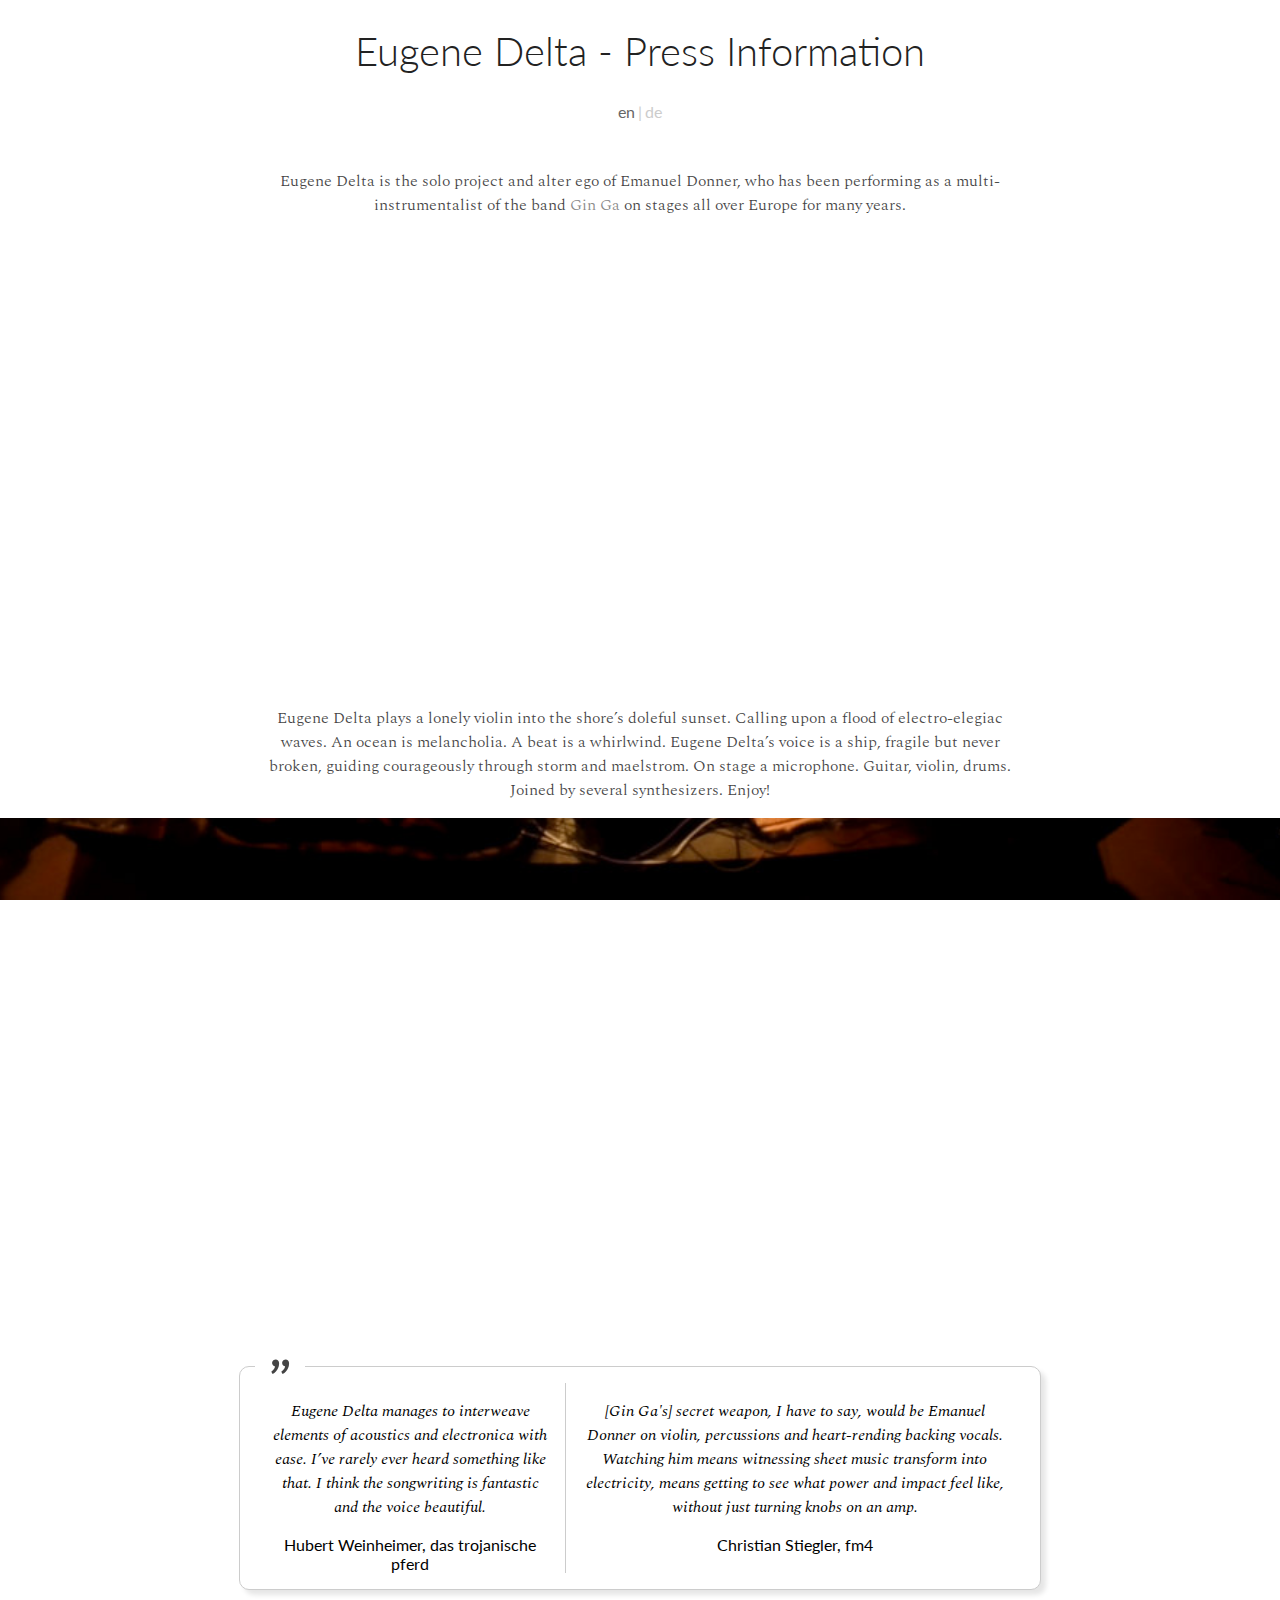
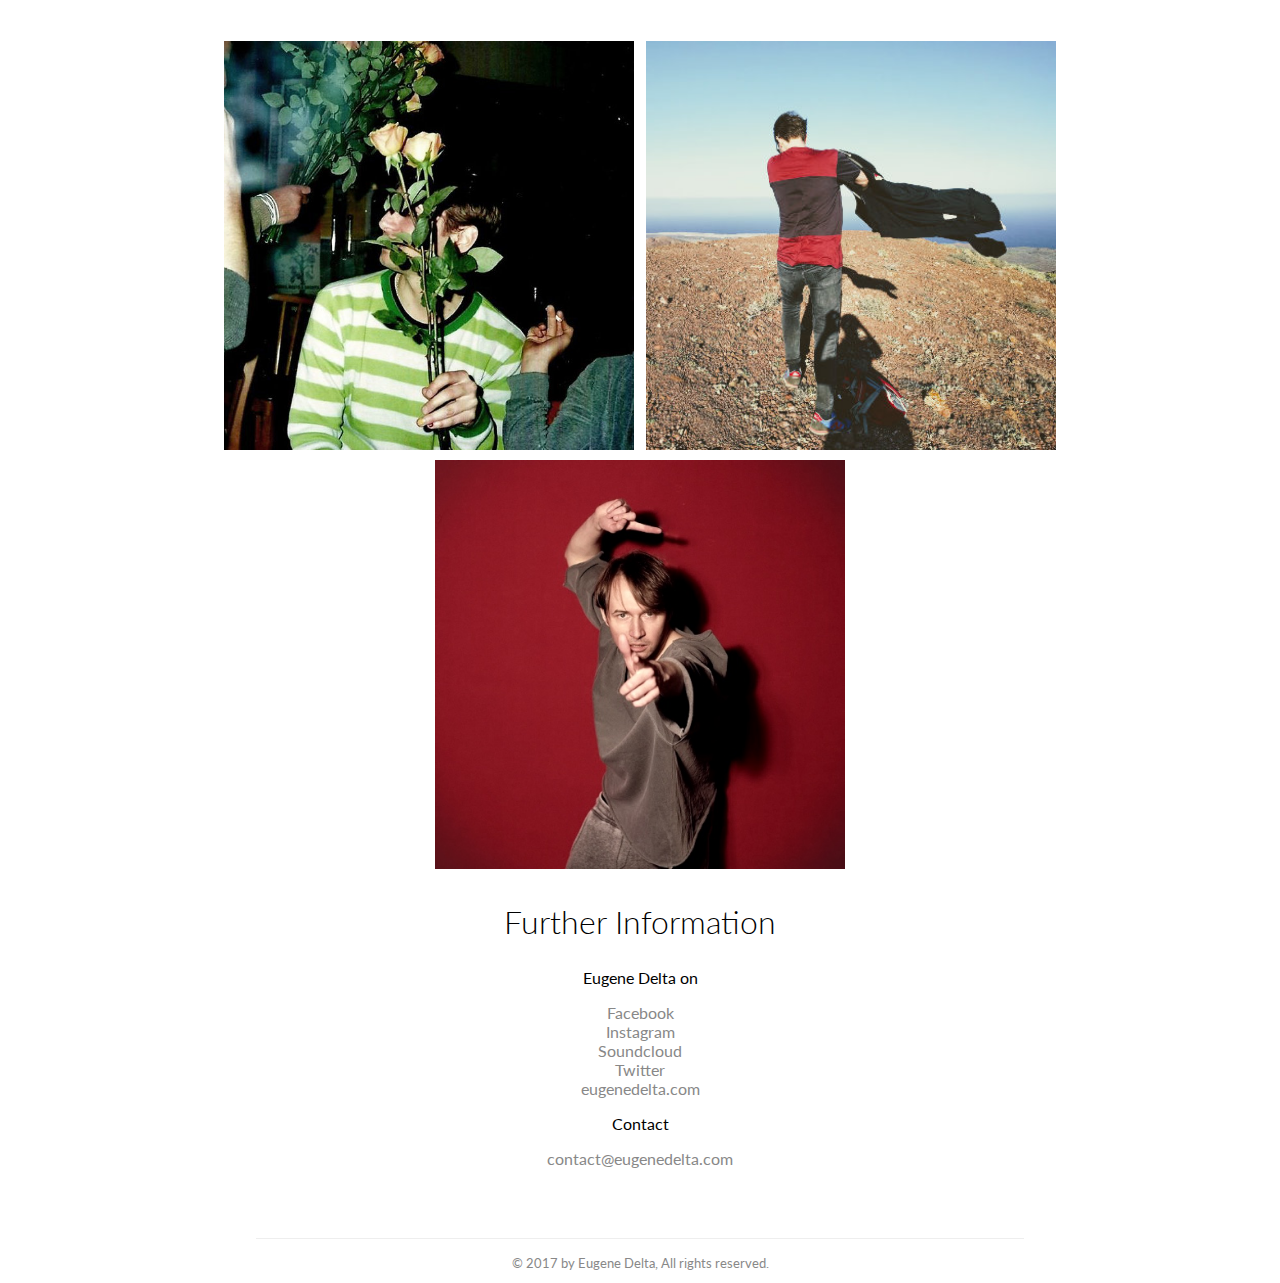
==== commit 63514b41: "Progressed furtherst." ====
--- a/index.html
+++ b/index.html
@@ -35,33 +35,34 @@
 </head>
 <section id="home">
   <h1 class="main-title">Eugene Delta - Press Information</h1>
-  <div class="lang-menu"><a class="menu-link active">en</a><span>|</span><a class="menu-link" href="de">de</a></div>
+  <div class="lang-menu no-select"><a class="menu-link active">en</a><span>|</span><a class="menu-link" href="de">de</a></div>
   <div class="main-container">
     <p class="main-par">Eugene Delta is the solo project and alter ego of Emanuel Donner, who has been performing as a multi-instrumentalist of the band <a href="http://thisisginga.com">Gin Ga</a> on stages all over Europe for many years.</p>
-    <div class="video-container">
+    <div class="video-container no-select">
       <iframe width="640" height="360" src="https://www.youtube.com/embed/Tcv7og-3cig?rel=0&amp;controls=0&amp;showinfo=0?ecver=1" frameborder="0" allowfullscreen=""></iframe>
     </div>
     <p class="main-par">Eugene Delta plays a lonely violin into the shore’s doleful sunset. Calling upon a flood of electro-elegiac waves. An ocean is melancholia. A beat is a whirlwind. Eugene Delta’s voice is a ship, fragile but never broken, guiding courageously through storm and maelstrom. On stage a microphone. Guitar, violin, drums. Joined by several synthesizers. Enjoy!</p>
     <!--iframe(width='640', height='360', src='https://www.youtube.com/embed/Tcv7og-3cig?rel=0&controls=0&showinfo=0?ecver=1', frameborder='0', allowfullscreen='').video-container-->
   </div>
-  <div class="live-container"></div>
+  <div class="live-container no-select"></div>
   <div class="quote-container">
     <div class="quote-icon">
-      <!--i.material-icons format_quote--><span>"</span>
+      <!--i.material-icons format_quote--><span class="no-select">"</span>
     </div>
     <div class="quote quote__left">
       <p>Eugene Delta manages to interweave elements of acoustics and electronica with ease. I’ve rarely ever heard something like that. I think the songwriting is fantastic and the voice beautiful.</p><span>Hubert Weinheimer, das trojanische pferd</span>
     </div>
     <div class="quote quote__right">
-      <p>The band’s secret weapon, I have to say, would be Emanuel Donner on violin, percussions and heart-rending backing vocals. Watching him means witnessing sheet music transform into electricity, means getting to see what power and impact feel like, without just turning knobs on an amp.</p><span>Christian Stiegler, fm4</span>
+      <p>[Gin Ga's] secret weapon, I have to say, would be Emanuel Donner on violin, percussions and heart-rending backing vocals. Watching him means witnessing sheet music transform into electricity, means getting to see what power and impact feel like, without just turning knobs on an amp.</p>
+      <!--p #[a(href='http://fm4v3.orf.at/stories/1682483/') http://fm4v3.orf.at/stories/1682483/]--><span>Christian Stiegler, fm4</span>
     </div>
   </div>
-  <div class="photo-container"><img src="assets/img/press_photo1.jpg"><img src="assets/img/press_photo2.jpg"><img src="assets/img/press_photo3.jpg"><span>Hi-Res Press Photos coming soon!</span></div>
-  <div class="link-container">
+  <div class="photo-container no-select"><img src="assets/img/press_photo1.jpg"><img src="assets/img/press_photo2.jpg"><img src="assets/img/press_photo3.jpg"><span>Hi-Res Press Photos coming soon!</span></div>
+  <div class="link-container no-select">
     <h2>Further Information</h2>
     <p>Eugene Delta on</p><a href="https://www.facebook.com/eugenedelta">Facebook</a><a href="https://www.instagram.com/eugene.delta/">Instagram</a><a href="https://soundcloud.com/eugenedelta">Soundcloud</a><a href="https://twitter.com/eugenedelta3000">Twitter</a><a href="http://eugenedelta.com">eugenedelta.com</a>
     <p>Contact</p><a href="mailto:contact@eugenedelta.com">contact@eugenedelta.com</a><br><br>
     <hr>
-    <p class="footer">© 2017 by Eugene Delta, All rights reserved.</p>
+    <p class="footer no-select">© 2017 by Eugene Delta, All rights reserved.</p>
   </div>
 </section>--- a/assets/css/main.css
+++ b/assets/css/main.css
@@ -20,6 +20,13 @@
   border-bottom: 1px solid #eeeeee;
   width: 60vw;
   margin: 2rem auto 1rem; }
+
+.no-select {
+  -webkit-touch-callout: none;
+  -webkit-user-select: none;
+  -moz-user-select: none;
+  -ms-user-select: none;
+  user-select: none; }
 
 section#home {
   text-align: center; }
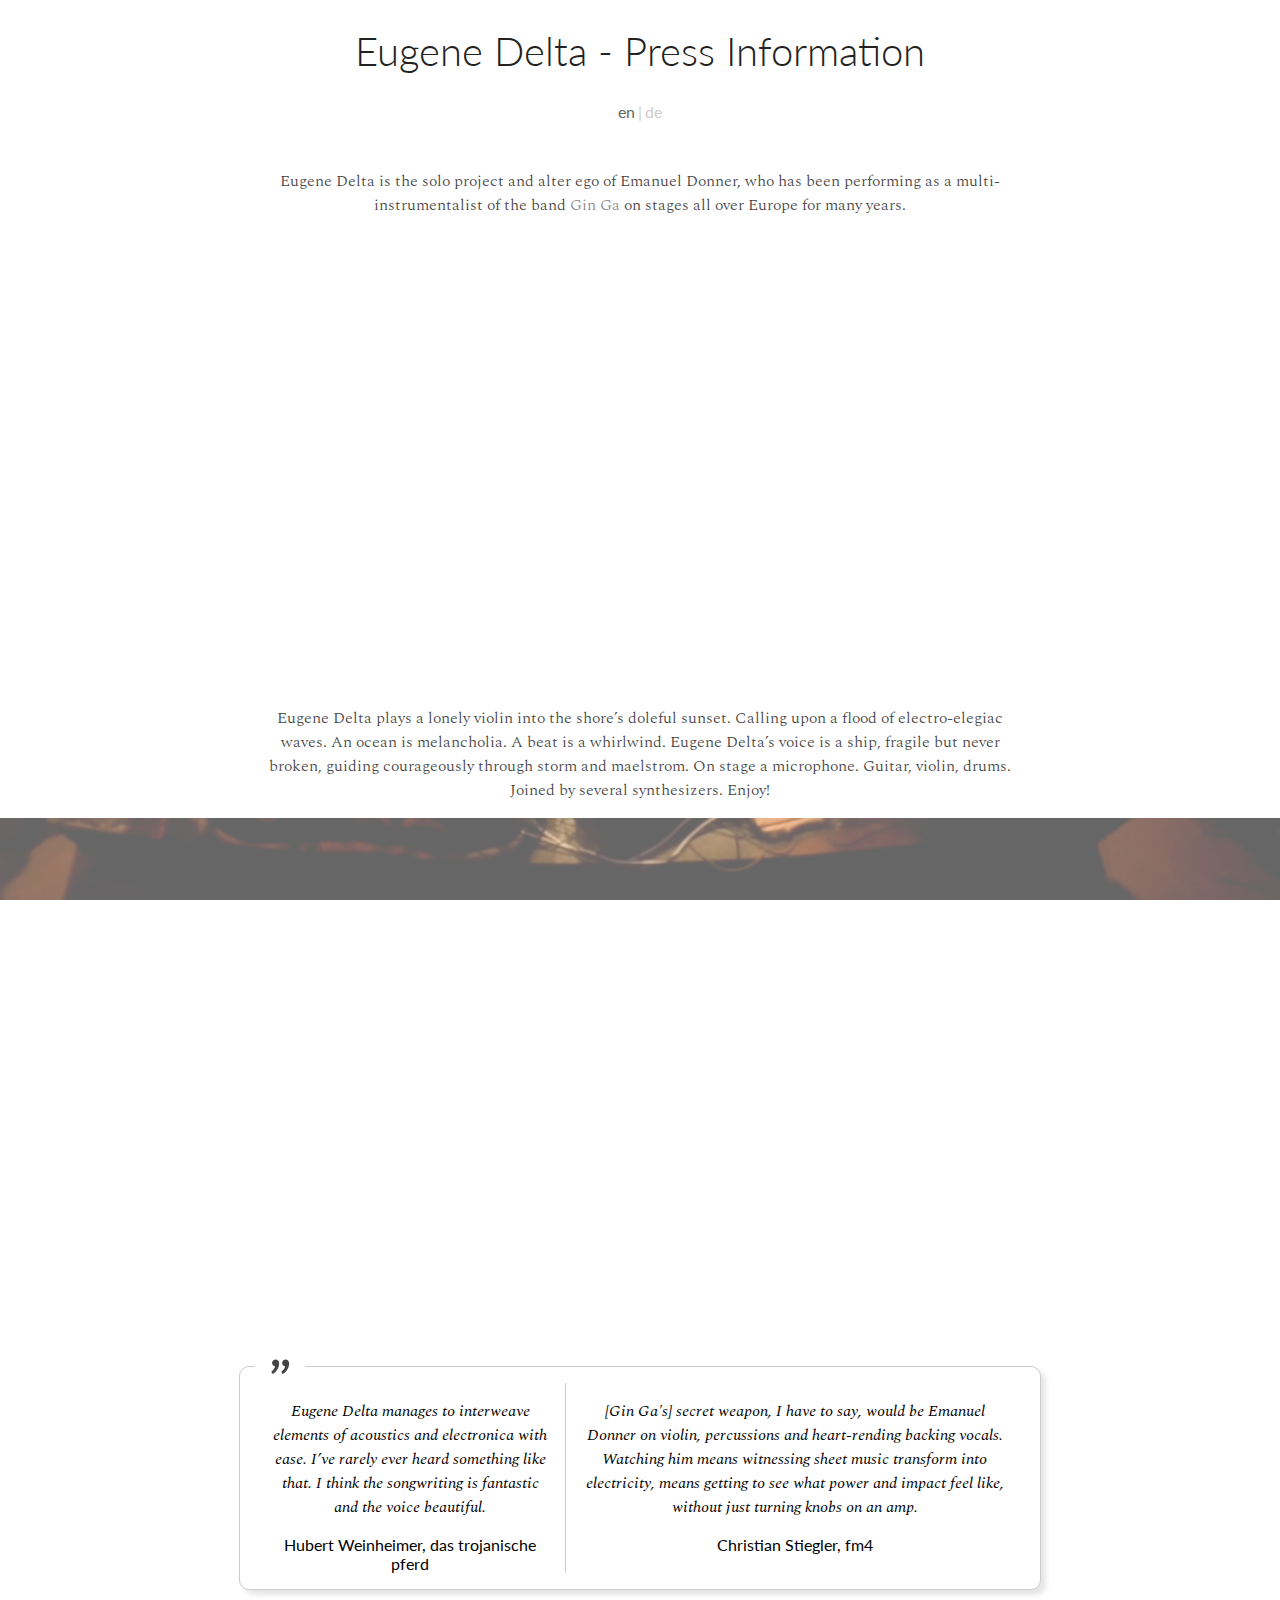
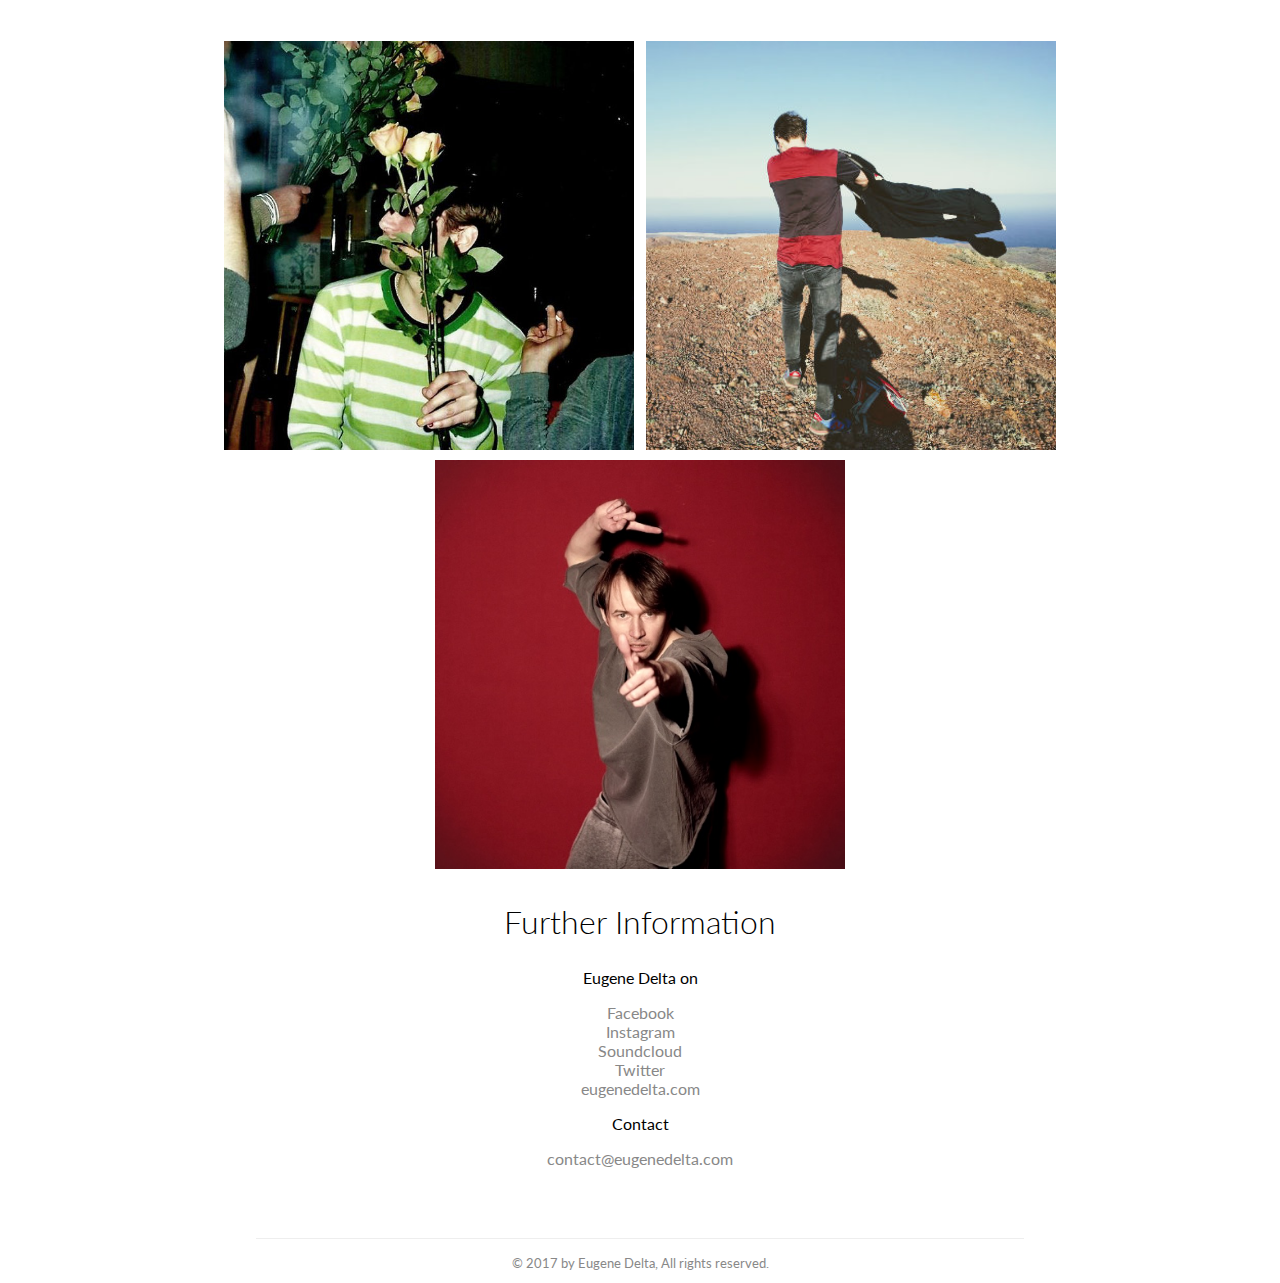
==== commit da5f53cf: "Added live video." ====
--- a/index.html
+++ b/index.html
@@ -42,9 +42,10 @@
       <iframe width="640" height="360" src="https://www.youtube.com/embed/Tcv7og-3cig?rel=0&amp;controls=0&amp;showinfo=0?ecver=1" frameborder="0" allowfullscreen=""></iframe>
     </div>
     <p class="main-par">Eugene Delta plays a lonely violin into the shore’s doleful sunset. Calling upon a flood of electro-elegiac waves. An ocean is melancholia. A beat is a whirlwind. Eugene Delta’s voice is a ship, fragile but never broken, guiding courageously through storm and maelstrom. On stage a microphone. Guitar, violin, drums. Joined by several synthesizers. Enjoy!</p>
-    <!--iframe(width='640', height='360', src='https://www.youtube.com/embed/Tcv7og-3cig?rel=0&controls=0&showinfo=0?ecver=1', frameborder='0', allowfullscreen='').video-container-->
   </div>
-  <div class="live-container no-select"></div>
+  <div class="live-container no-select">
+    <iframe class="live-video" width="640" height="360" src="https://www.youtube.com/embed/YK_djMRpBKQ?rel=0&amp;controls=0&amp;showinfo=0?ecver=1" frameborder="0" allowfullscreen=""></iframe>
+  </div>
   <div class="quote-container">
     <div class="quote-icon">
       <!--i.material-icons format_quote--><span class="no-select">"</span>
--- a/assets/css/main.css
+++ b/assets/css/main.css
@@ -89,18 +89,43 @@
         height: 100%; }
   section#home .live-container {
     width: 100%;
+    position: relative;
+    display: flex;
+    justify-content: center;
+    align-items: center;
     height: 500px;
     background-image: url("../img/live_photo1.jpg");
     background-size: cover;
     background-attachment: fixed;
     background-position: center;
     background-repeat: no-repeat; }
+    @media (min-width: 921px) {
+      section#home .live-container:after {
+        position: absolute;
+        top: 0;
+        right: 0;
+        bottom: 0;
+        left: 0;
+        content: '';
+        background: rgba(255, 255, 255, 0.4); } }
+    section#home .live-container .live-video {
+      z-index: 10; }
     @media (max-width: 920px) {
       section#home .live-container {
-        background-attachment: local;
-        background-size: contain;
-        background-position: left top;
-        height: 60vw; } }
+        background: none;
+        float: none;
+        clear: both;
+        width: 100%;
+        position: relative;
+        padding-bottom: 56.25%;
+        padding-top: 25px;
+        height: 0; }
+        section#home .live-container iframe {
+          position: absolute;
+          top: 0;
+          left: 0;
+          width: 100%;
+          height: 100%; } }
   section#home .quote-container {
     width: 60vw;
     display: flex;
